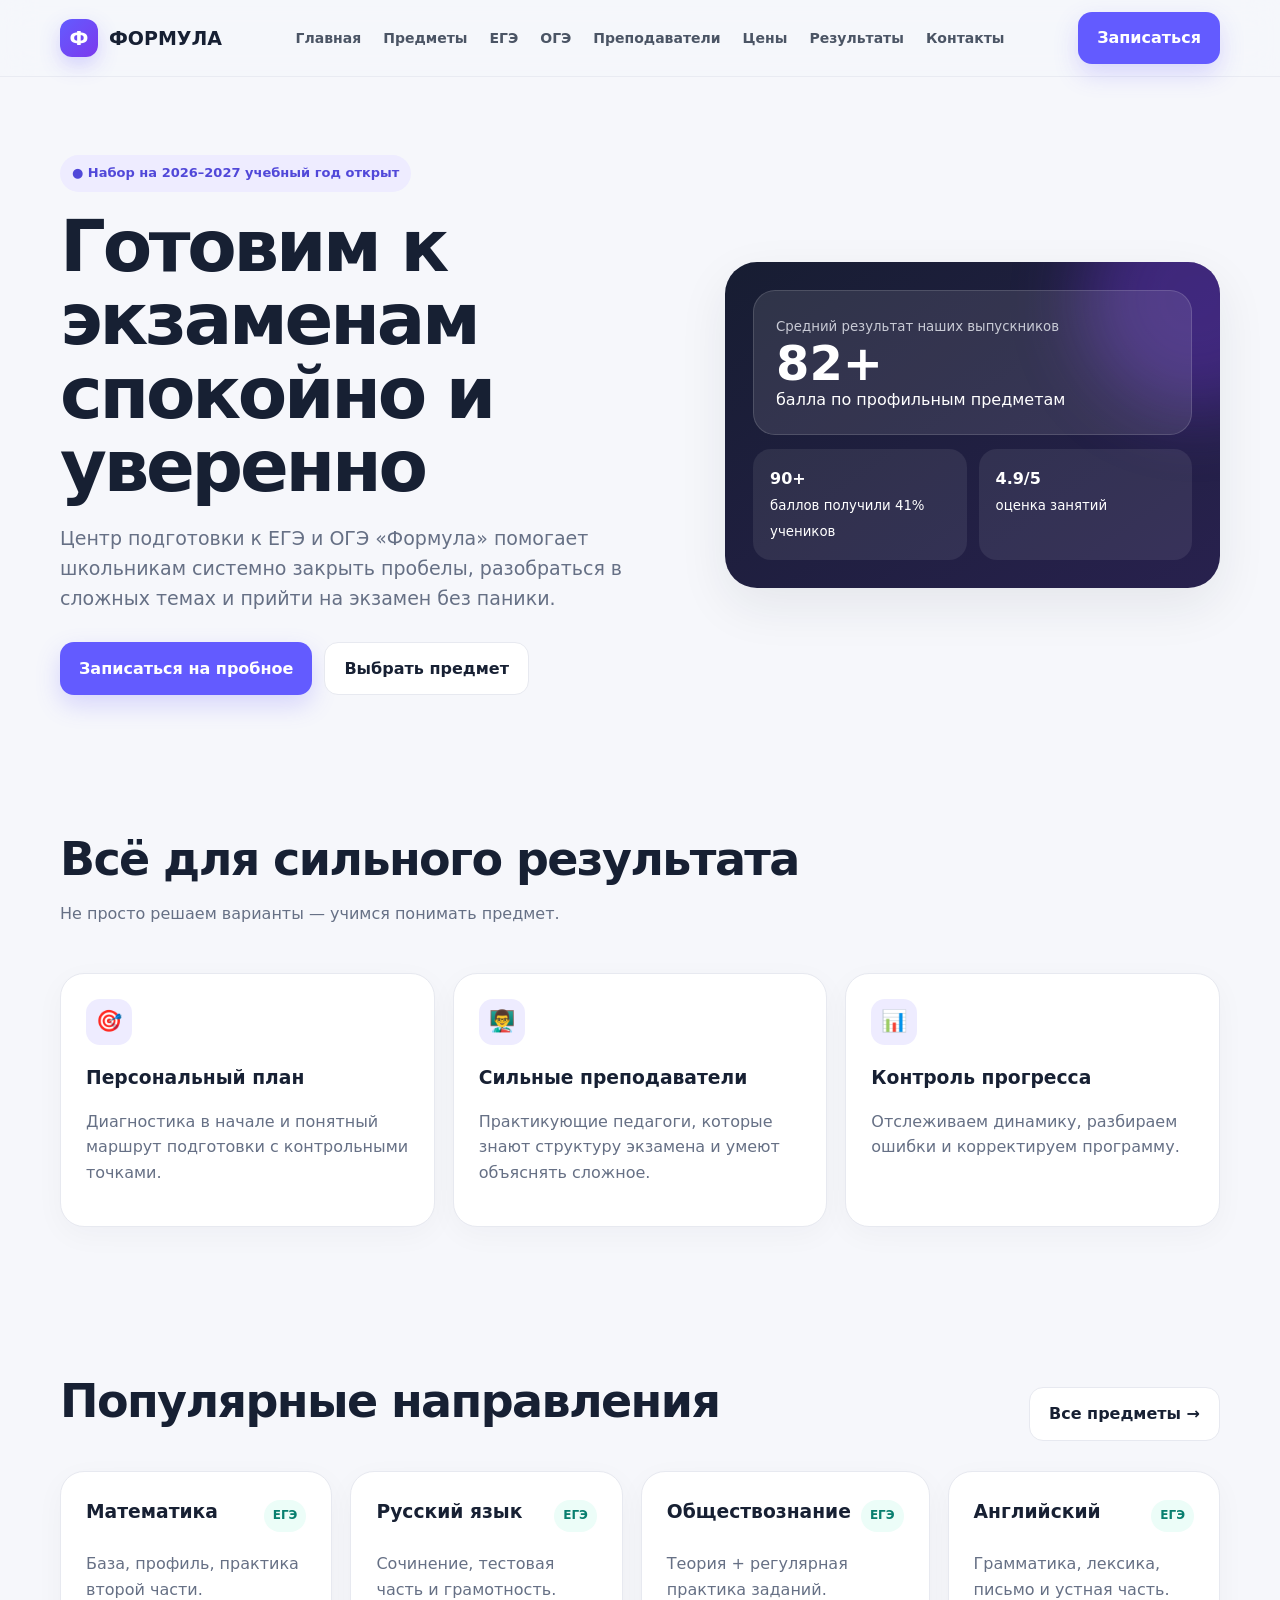
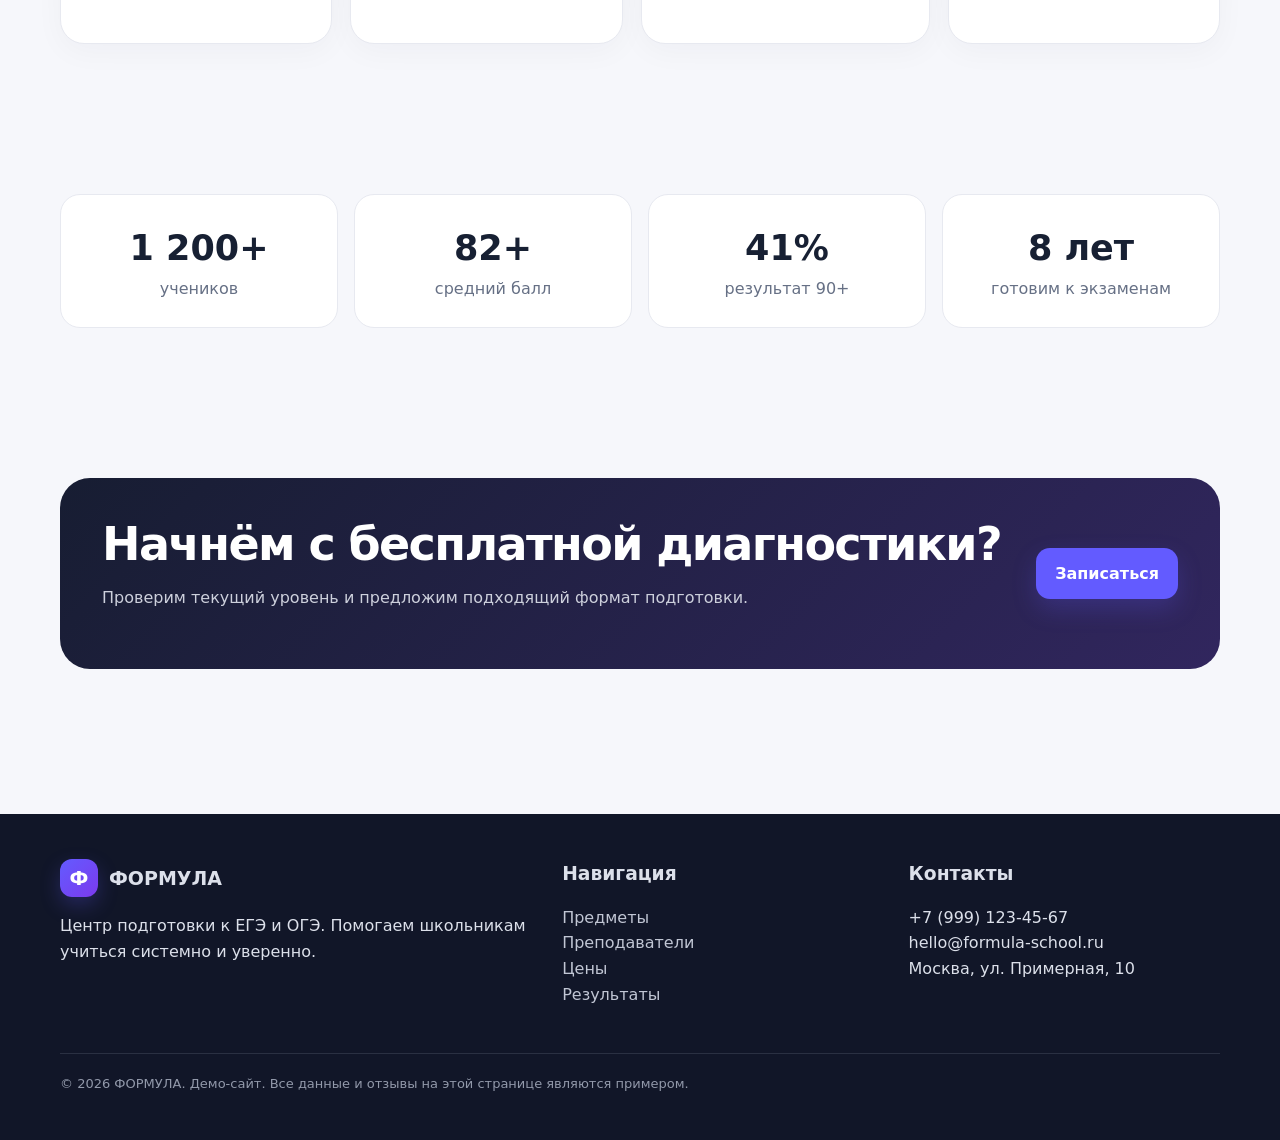
==== index.html @ 6aa26c65 "Add files via upload" ====
<!doctype html>
<html lang="ru"><head><meta charset="utf-8"><meta name="viewport" content="width=device-width,initial-scale=1">
<title>Главная — ФОРМУЛА</title><meta name="description" content="Центр подготовки к ЕГЭ и ОГЭ ФОРМУЛА">
<link rel="stylesheet" href="style.css"></head><body>
<header class="header"><div class="container nav">
<a class="logo" href="index.html"><span class="logo-mark">Ф</span> ФОРМУЛА</a>
<nav class="nav-links">
<a href="index.html">Главная</a><a href="subjects.html">Предметы</a><a href="ege.html">ЕГЭ</a><a href="oge.html">ОГЭ</a><a href="teachers.html">Преподаватели</a><a href="prices.html">Цены</a><a href="results.html">Результаты</a><a href="contacts.html">Контакты</a>
</nav>
<a class="btn btn-primary" href="signup.html">Записаться</a><button class="menu" aria-label="Меню">☰</button>
</div></header>
<main>
<section class="hero">
 <div class="container hero-grid">
  <div>
   <span class="badge">● Набор на 2026–2027 учебный год открыт</span>
   <h1>Готовим к экзаменам спокойно и уверенно</h1>
   <p class="lead">Центр подготовки к ЕГЭ и ОГЭ «Формула» помогает школьникам системно закрыть пробелы, разобраться в сложных темах и прийти на экзамен без паники.</p>
   <div class="actions"><a class="btn btn-primary" href="signup.html">Записаться на пробное</a><a class="btn btn-light" href="subjects.html">Выбрать предмет</a></div>
  </div>
  <div class="hero-card">
   <div class="score"><small>Средний результат наших выпускников</small><strong>82+</strong><span>балла по профильным предметам</span></div>
   <div class="mini-grid"><div class="mini"><b>90+</b><br><small>баллов получили 41% учеников</small></div><div class="mini"><b>4.9/5</b><br><small>оценка занятий</small></div></div>
  </div>
 </div>
</section>
<section class="section">
 <div class="container">
  <div class="section-head"><div><h2>Всё для сильного результата</h2><p class="muted">Не просто решаем варианты — учимся понимать предмет.</p></div></div>
  <div class="grid-3">
   <div class="card"><div class="icon">🎯</div><h3>Персональный план</h3><p class="muted">Диагностика в начале и понятный маршрут подготовки с контрольными точками.</p></div>
   <div class="card"><div class="icon">👨‍🏫</div><h3>Сильные преподаватели</h3><p class="muted">Практикующие педагоги, которые знают структуру экзамена и умеют объяснять сложное.</p></div>
   <div class="card"><div class="icon">📊</div><h3>Контроль прогресса</h3><p class="muted">Отслеживаем динамику, разбираем ошибки и корректируем программу.</p></div>
  </div>
 </div>
</section>
<section class="section">
 <div class="container">
  <div class="section-head"><div><h2>Популярные направления</h2></div><a class="btn btn-light" href="subjects.html">Все предметы →</a></div>
  <div class="grid-4">
   <div class="card"><div class="subject"><h3>Математика</h3><span class="tag">ЕГЭ</span></div><p class="muted">База, профиль, практика второй части.</p></div>
   <div class="card"><div class="subject"><h3>Русский язык</h3><span class="tag">ЕГЭ</span></div><p class="muted">Сочинение, тестовая часть и грамотность.</p></div>
   <div class="card"><div class="subject"><h3>Обществознание</h3><span class="tag">ЕГЭ</span></div><p class="muted">Теория + регулярная практика заданий.</p></div>
   <div class="card"><div class="subject"><h3>Английский</h3><span class="tag">ЕГЭ</span></div><p class="muted">Грамматика, лексика, письмо и устная часть.</p></div>
  </div>
 </div>
</section>
<section class="section">
 <div class="container">
  <div class="stats"><div class="stat"><strong>1 200+</strong><span class="muted">учеников</span></div><div class="stat"><strong>82+</strong><span class="muted">средний балл</span></div><div class="stat"><strong>41%</strong><span class="muted">результат 90+</span></div><div class="stat"><strong>8 лет</strong><span class="muted">готовим к экзаменам</span></div></div>
 </div>
</section>
<section class="section">
 <div class="container cta"><div><h2>Начнём с бесплатной диагностики?</h2><p>Проверим текущий уровень и предложим подходящий формат подготовки.</p></div><a class="btn btn-primary" href="signup.html">Записаться</a></div>
</section>
</main>
<footer class="footer"><div class="container">
<div class="footer-grid">
<div><div class="logo"><span class="logo-mark">Ф</span> ФОРМУЛА</div><p>Центр подготовки к ЕГЭ и ОГЭ. Помогаем школьникам учиться системно и уверенно.</p></div>
<div><h3>Навигация</h3><p><a href="subjects.html">Предметы</a><br><a href="teachers.html">Преподаватели</a><br><a href="prices.html">Цены</a><br><a href="results.html">Результаты</a></p></div>
<div><h3>Контакты</h3><p>+7 (999) 123-45-67<br>hello@formula-school.ru<br>Москва, ул. Примерная, 10</p></div>
</div><div class="footer-bottom">© 2026 ФОРМУЛА. Демо-сайт. Все данные и отзывы на этой странице являются примером.</div>
</div></footer>
<script src="script.js"></script></body></html>
---- style.css ----
:root{
  --bg:#f6f7fb; --card:#fff; --text:#172033; --muted:#667085;
  --primary:#635bff; --primary2:#7c3aed; --accent:#14b8a6;
  --border:#e7e9f0; --shadow:0 18px 50px rgba(26,32,56,.08);
  --radius:24px; --max:1160px;
}
*{box-sizing:border-box}
html{scroll-behavior:smooth}
body{margin:0;font-family:Inter,ui-sans-serif,system-ui,-apple-system,BlinkMacSystemFont,"Segoe UI",sans-serif;color:var(--text);background:var(--bg);line-height:1.6}
a{color:inherit;text-decoration:none}
img{max-width:100%}
.container{width:min(var(--max),calc(100% - 40px));margin:auto}
.header{position:sticky;top:0;z-index:50;background:rgba(246,247,251,.9);backdrop-filter:blur(16px);border-bottom:1px solid rgba(231,233,240,.8)}
.nav{height:76px;display:flex;align-items:center;justify-content:space-between;gap:24px}
.logo{display:flex;align-items:center;gap:11px;font-weight:900;font-size:19px}
.logo-mark{width:38px;height:38px;border-radius:12px;background:linear-gradient(135deg,var(--primary),var(--primary2));display:grid;place-items:center;color:#fff;box-shadow:0 8px 20px rgba(99,91,255,.25)}
.nav-links{display:flex;gap:22px;align-items:center;color:#4b5565;font-size:14px;font-weight:650}
.nav-links a:hover{color:var(--primary)}
.btn{display:inline-flex;align-items:center;justify-content:center;border:0;border-radius:14px;padding:13px 19px;font-weight:800;cursor:pointer;transition:.2s;gap:8px}
.btn-primary{background:var(--primary);color:#fff;box-shadow:0 10px 24px rgba(99,91,255,.22)}
.btn-primary:hover{transform:translateY(-2px);background:#554de9}
.btn-light{background:#fff;border:1px solid var(--border)}
.menu{display:none;background:#fff;border:1px solid var(--border);border-radius:12px;padding:9px;font-size:20px}
.hero{padding:78px 0 65px;overflow:hidden}
.hero-grid{display:grid;grid-template-columns:1.1fr .9fr;gap:60px;align-items:center}
.badge{display:inline-flex;gap:8px;align-items:center;background:#eeecff;color:#5148d9;padding:8px 12px;border-radius:999px;font-size:13px;font-weight:800}
h1{font-size:clamp(42px,6vw,72px);line-height:1.02;letter-spacing:-.045em;margin:18px 0}
h2{font-size:clamp(30px,4vw,46px);line-height:1.08;letter-spacing:-.035em;margin:0 0 14px}
h3{margin:0 0 8px}
.lead{font-size:19px;color:var(--muted);max-width:650px}
.actions{display:flex;gap:12px;flex-wrap:wrap;margin-top:28px}
.hero-card{background:linear-gradient(145deg,#171d32,#28214e);border-radius:32px;padding:28px;color:#fff;box-shadow:var(--shadow);position:relative;overflow:hidden}
.hero-card:after{content:"";position:absolute;width:230px;height:230px;border-radius:50%;background:#7c3aed;filter:blur(35px);opacity:.35;right:-90px;top:-80px}
.score{position:relative;z-index:1;background:rgba(255,255,255,.1);border:1px solid rgba(255,255,255,.14);border-radius:22px;padding:22px;margin-bottom:14px}
.score strong{display:block;font-size:48px;line-height:1}
.score small{color:#c8cad5}
.mini-grid{display:grid;grid-template-columns:1fr 1fr;gap:12px;position:relative;z-index:1}
.mini{background:rgba(255,255,255,.08);padding:17px;border-radius:18px}
.section{padding:75px 0}
.section-head{display:flex;justify-content:space-between;gap:30px;align-items:end;margin-bottom:30px}
.muted{color:var(--muted)}
.grid-3{display:grid;grid-template-columns:repeat(3,1fr);gap:18px}
.grid-4{display:grid;grid-template-columns:repeat(4,1fr);gap:18px}
.card{background:var(--card);border:1px solid var(--border);border-radius:var(--radius);padding:25px;box-shadow:0 8px 30px rgba(26,32,56,.035)}
.icon{width:46px;height:46px;border-radius:14px;background:#eeecff;color:var(--primary);display:grid;place-items:center;font-size:21px;margin-bottom:18px}
.subject{display:flex;align-items:center;justify-content:space-between;gap:10px;margin-bottom:14px}
.tag{font-size:12px;padding:6px 9px;border-radius:999px;background:#ecfdf8;color:#087f6f;font-weight:800}
.price{font-size:30px;font-weight:900;margin:12px 0}
.teacher{overflow:hidden;padding:0}
.teacher-photo{height:220px;background:linear-gradient(135deg,#ddd9ff,#eaf7f4);display:grid;place-items:center;font-size:68px}
.teacher-body{padding:22px}
.stats{display:grid;grid-template-columns:repeat(4,1fr);gap:16px}
.stat{background:#fff;border:1px solid var(--border);padding:25px;border-radius:20px;text-align:center}
.stat strong{font-size:35px;display:block}
.cta{background:linear-gradient(135deg,#171d32,#31265e);color:#fff;border-radius:30px;padding:42px;display:flex;justify-content:space-between;align-items:center;gap:25px}
.cta p{color:#cdd0dc}
.page-hero{padding:60px 0 35px}
.page-hero .lead{max-width:760px}
.list{display:grid;gap:11px;padding:0;margin:18px 0;list-style:none}
.list li:before{content:"✓";color:var(--accent);font-weight:900;margin-right:9px}
.table{width:100%;border-collapse:collapse;background:#fff;border-radius:20px;overflow:hidden;border:1px solid var(--border)}
.table th,.table td{text-align:left;padding:17px;border-bottom:1px solid var(--border)}
.table th{background:#fafaff}
.form{display:grid;gap:14px}
input,select,textarea{width:100%;padding:14px 15px;border:1px solid var(--border);border-radius:13px;font:inherit;background:#fff;outline:none}
input:focus,select:focus,textarea:focus{border-color:var(--primary);box-shadow:0 0 0 4px #eeecff}
textarea{min-height:130px;resize:vertical}
.footer{margin-top:70px;background:#111628;color:#dce0ea;padding:45px 0}
.footer-grid{display:grid;grid-template-columns:1.5fr 1fr 1fr;gap:35px}
.footer a{color:#c1c6d4}.footer a:hover{color:#fff}
.footer-bottom{margin-top:30px;padding-top:20px;border-top:1px solid #2a3042;color:#9299aa;font-size:13px}
.faq{display:grid;gap:12px}.faq details{background:#fff;border:1px solid var(--border);border-radius:16px;padding:17px 20px}.faq summary{font-weight:800;cursor:pointer}
.notice{padding:14px 17px;background:#fff8e6;border:1px solid #f3dfaa;border-radius:15px;color:#795d14}
@media(max-width:900px){
 .hero-grid{grid-template-columns:1fr}.grid-4{grid-template-columns:repeat(2,1fr)}.grid-3{grid-template-columns:1fr 1fr}.stats{grid-template-columns:1fr 1fr}
 .nav-links{display:none;position:absolute;left:20px;right:20px;top:70px;background:#fff;padding:18px;border:1px solid var(--border);border-radius:18px;box-shadow:var(--shadow);flex-direction:column;align-items:stretch}
 .nav-links.open{display:flex}.menu{display:block}.nav>.btn{display:none}
}
@media(max-width:600px){
 .container{width:min(var(--max),calc(100% - 28px))}.hero{padding-top:45px}.grid-3,.grid-4,.stats{grid-template-columns:1fr}
 .section{padding:55px 0}.cta{padding:28px;display:block}.section-head{display:block}.section-head .btn{margin-top:16px}
 h1{font-size:44px}.lead{font-size:17px}.footer-grid{grid-template-columns:1fr}
}
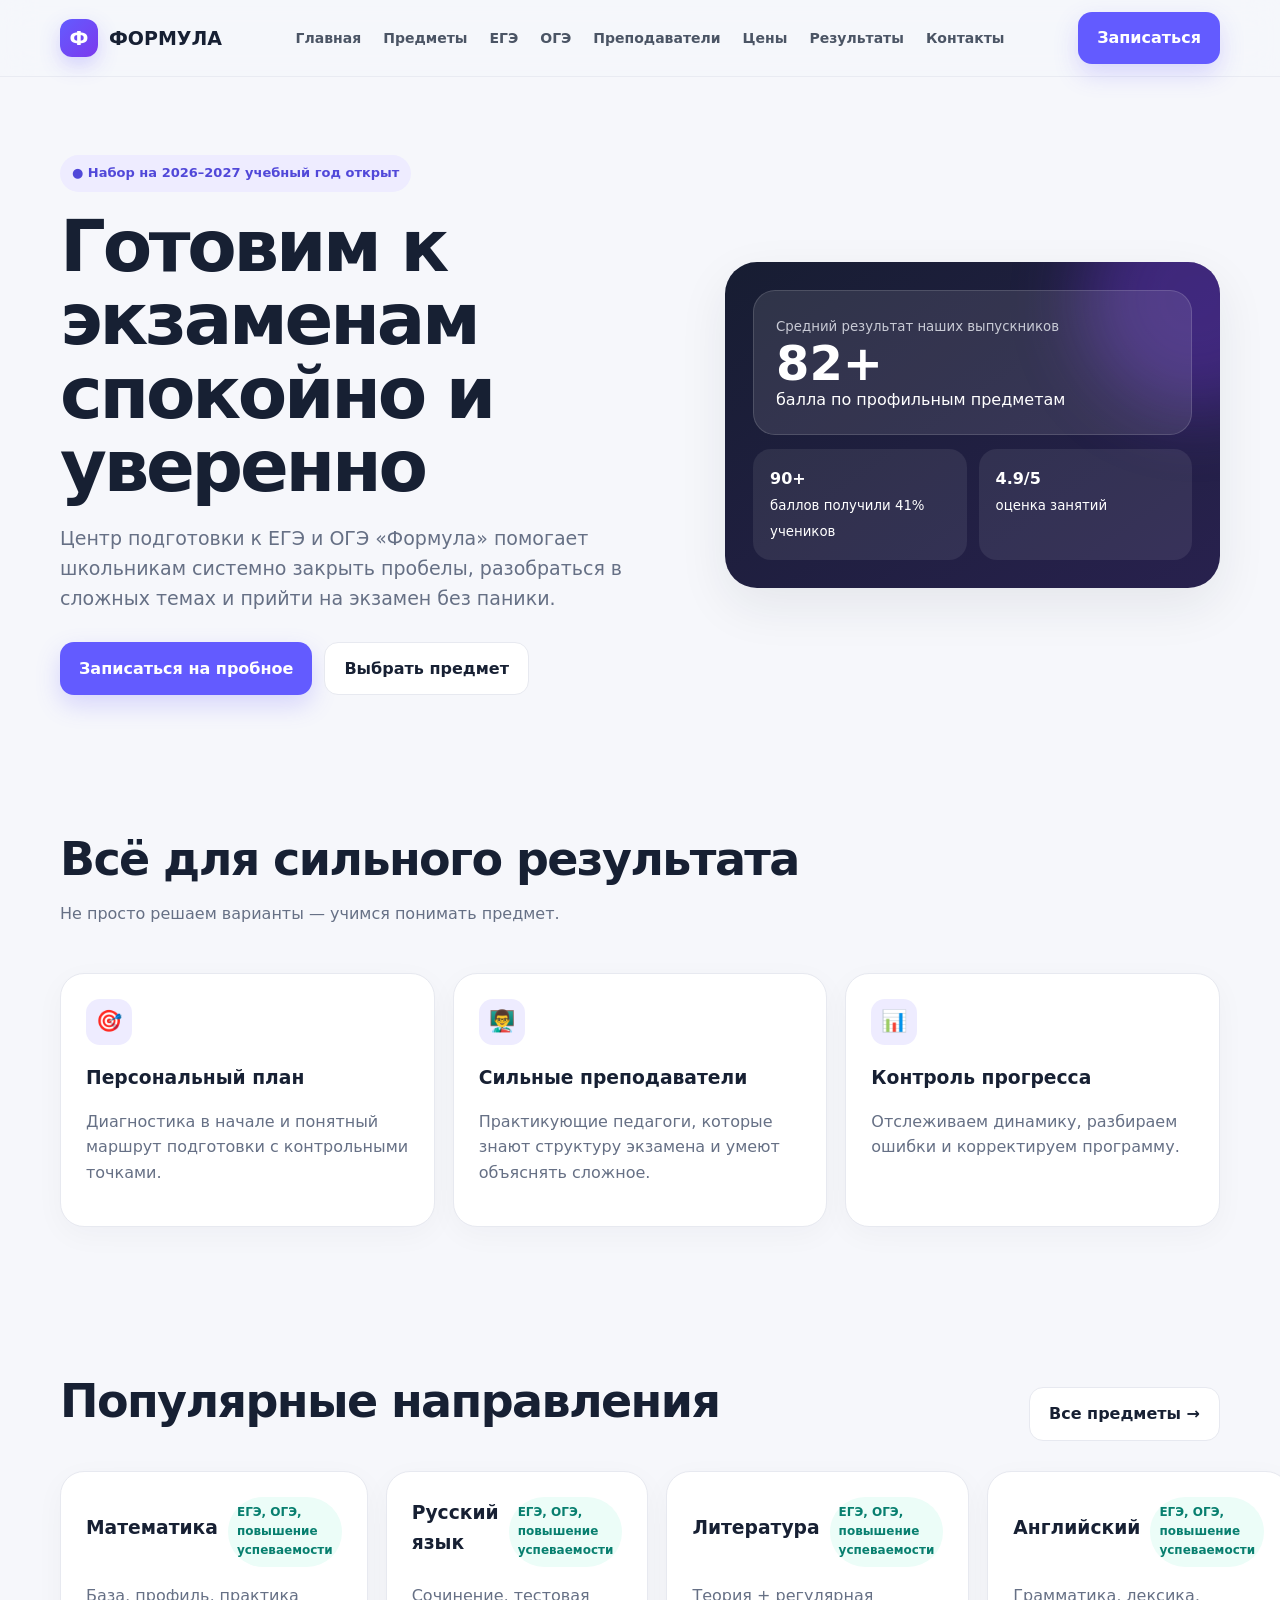
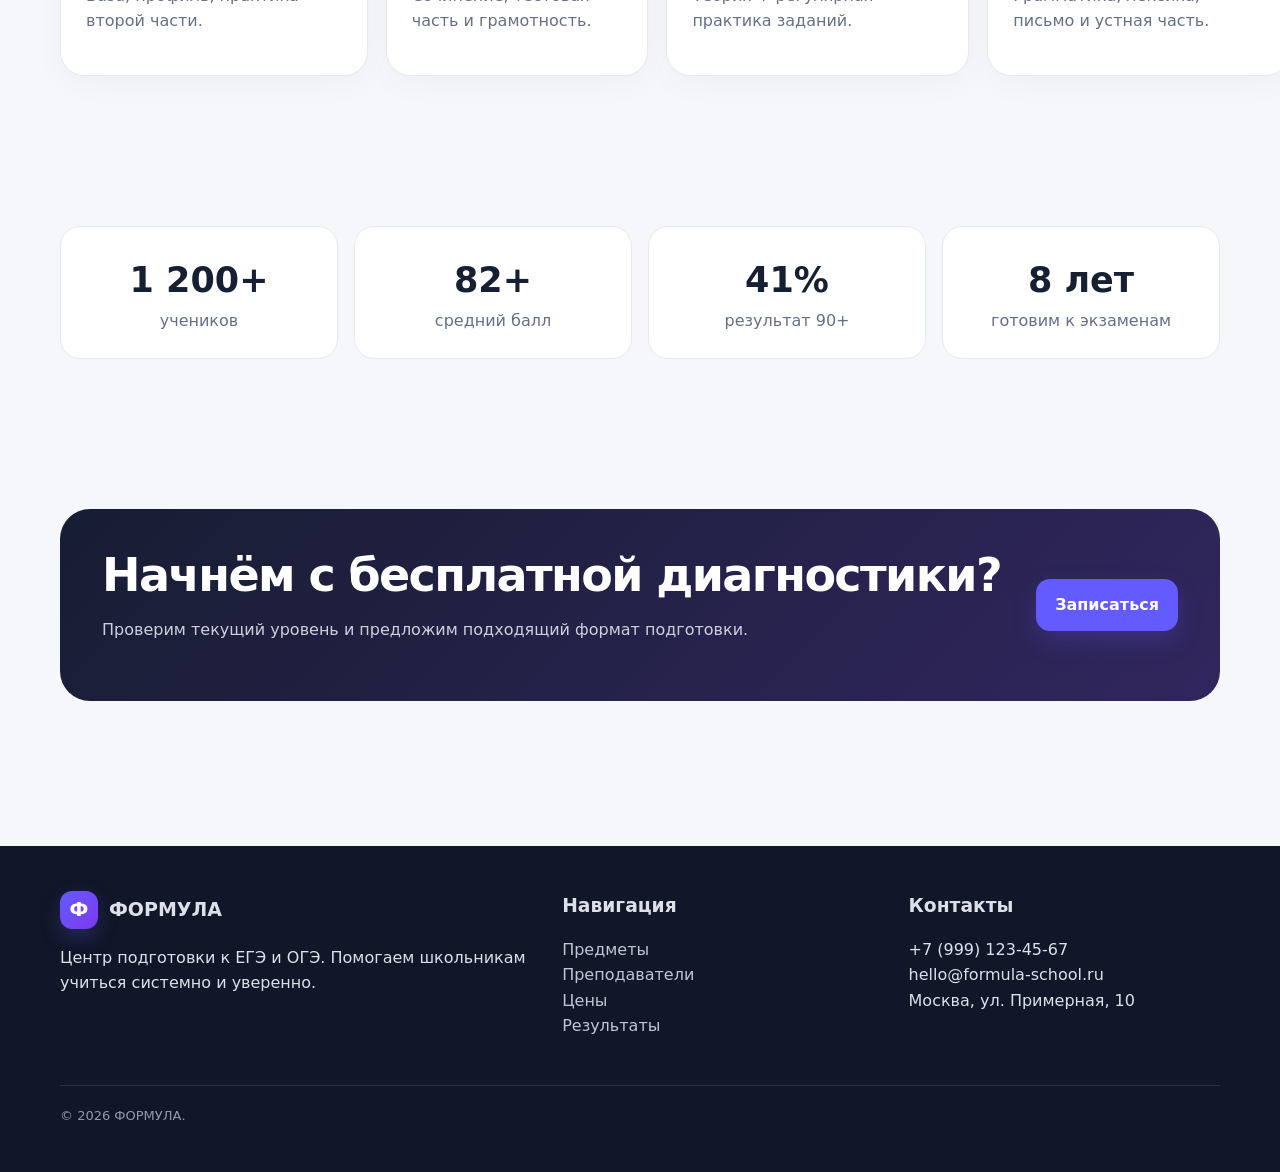
==== commit b729bcfd: "Update index.html" ====
--- a/index.html
+++ b/index.html
@@ -38,10 +38,10 @@
  <div class="container">
   <div class="section-head"><div><h2>Популярные направления</h2></div><a class="btn btn-light" href="subjects.html">Все предметы →</a></div>
   <div class="grid-4">
-   <div class="card"><div class="subject"><h3>Математика</h3><span class="tag">ЕГЭ</span></div><p class="muted">База, профиль, практика второй части.</p></div>
-   <div class="card"><div class="subject"><h3>Русский язык</h3><span class="tag">ЕГЭ</span></div><p class="muted">Сочинение, тестовая часть и грамотность.</p></div>
-   <div class="card"><div class="subject"><h3>Обществознание</h3><span class="tag">ЕГЭ</span></div><p class="muted">Теория + регулярная практика заданий.</p></div>
-   <div class="card"><div class="subject"><h3>Английский</h3><span class="tag">ЕГЭ</span></div><p class="muted">Грамматика, лексика, письмо и устная часть.</p></div>
+   <div class="card"><div class="subject"><h3>Математика</h3><span class="tag">ЕГЭ, ОГЭ, повышение успеваемости</span></div><p class="muted">База, профиль, практика второй части.</p></div>
+   <div class="card"><div class="subject"><h3>Русский язык</h3><span class="tag">ЕГЭ, ОГЭ, повышение успеваемости</span></div><p class="muted">Сочинение, тестовая часть и грамотность.</p></div>
+   <div class="card"><div class="subject"><h3>Литература</h3><span class="tag">ЕГЭ, ОГЭ, повышение успеваемости</span></div><p class="muted">Теория + регулярная практика заданий.</p></div>
+   <div class="card"><div class="subject"><h3>Английский</h3><span class="tag">ЕГЭ, ОГЭ, повышение успеваемости</span></div><p class="muted">Грамматика, лексика, письмо и устная часть.</p></div>
   </div>
  </div>
 </section>
@@ -59,6 +59,6 @@
 <div><div class="logo"><span class="logo-mark">Ф</span> ФОРМУЛА</div><p>Центр подготовки к ЕГЭ и ОГЭ. Помогаем школьникам учиться системно и уверенно.</p></div>
 <div><h3>Навигация</h3><p><a href="subjects.html">Предметы</a><br><a href="teachers.html">Преподаватели</a><br><a href="prices.html">Цены</a><br><a href="results.html">Результаты</a></p></div>
 <div><h3>Контакты</h3><p>+7 (999) 123-45-67<br>hello@formula-school.ru<br>Москва, ул. Примерная, 10</p></div>
-</div><div class="footer-bottom">© 2026 ФОРМУЛА. Демо-сайт. Все данные и отзывы на этой странице являются примером.</div>
+</div><div class="footer-bottom">© 2026 ФОРМУЛА.</div>
 </div></footer>
-<script src="script.js"></script></body></html>+<script src="script.js"></script></body></html>
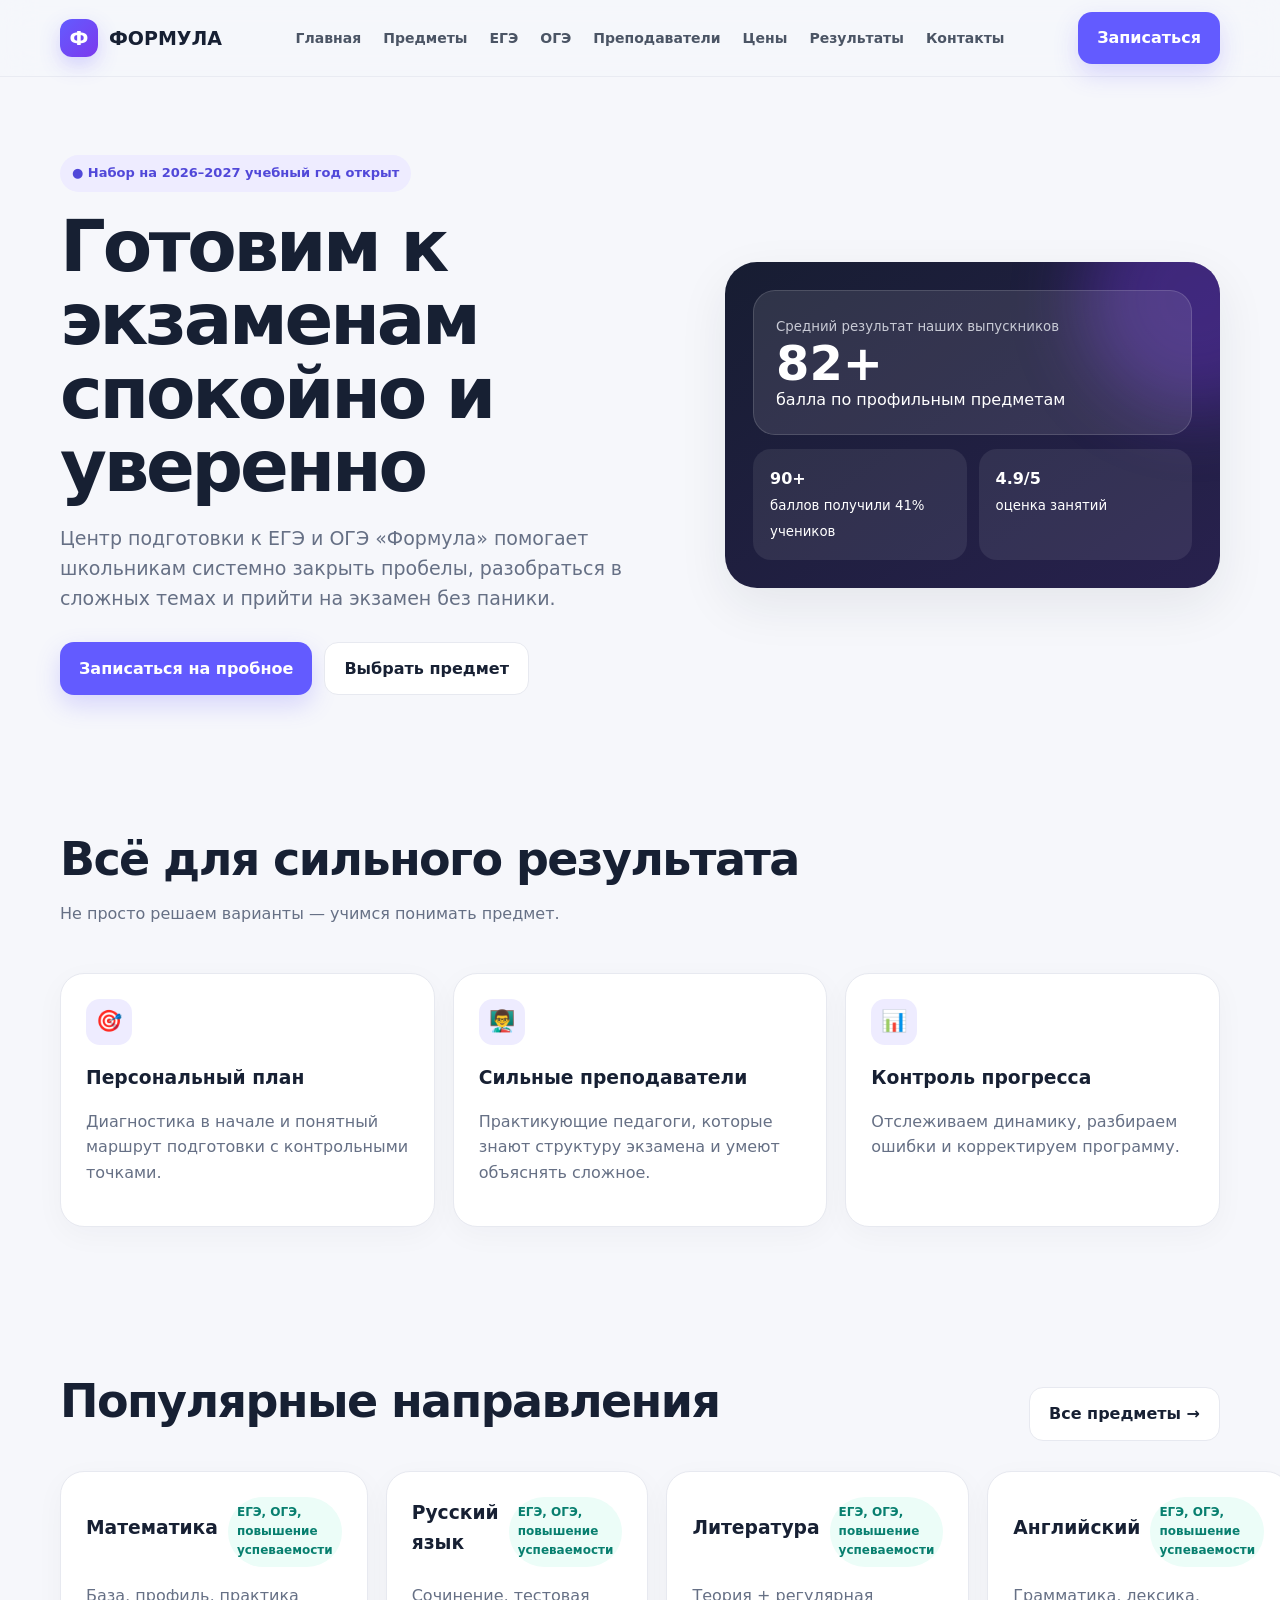
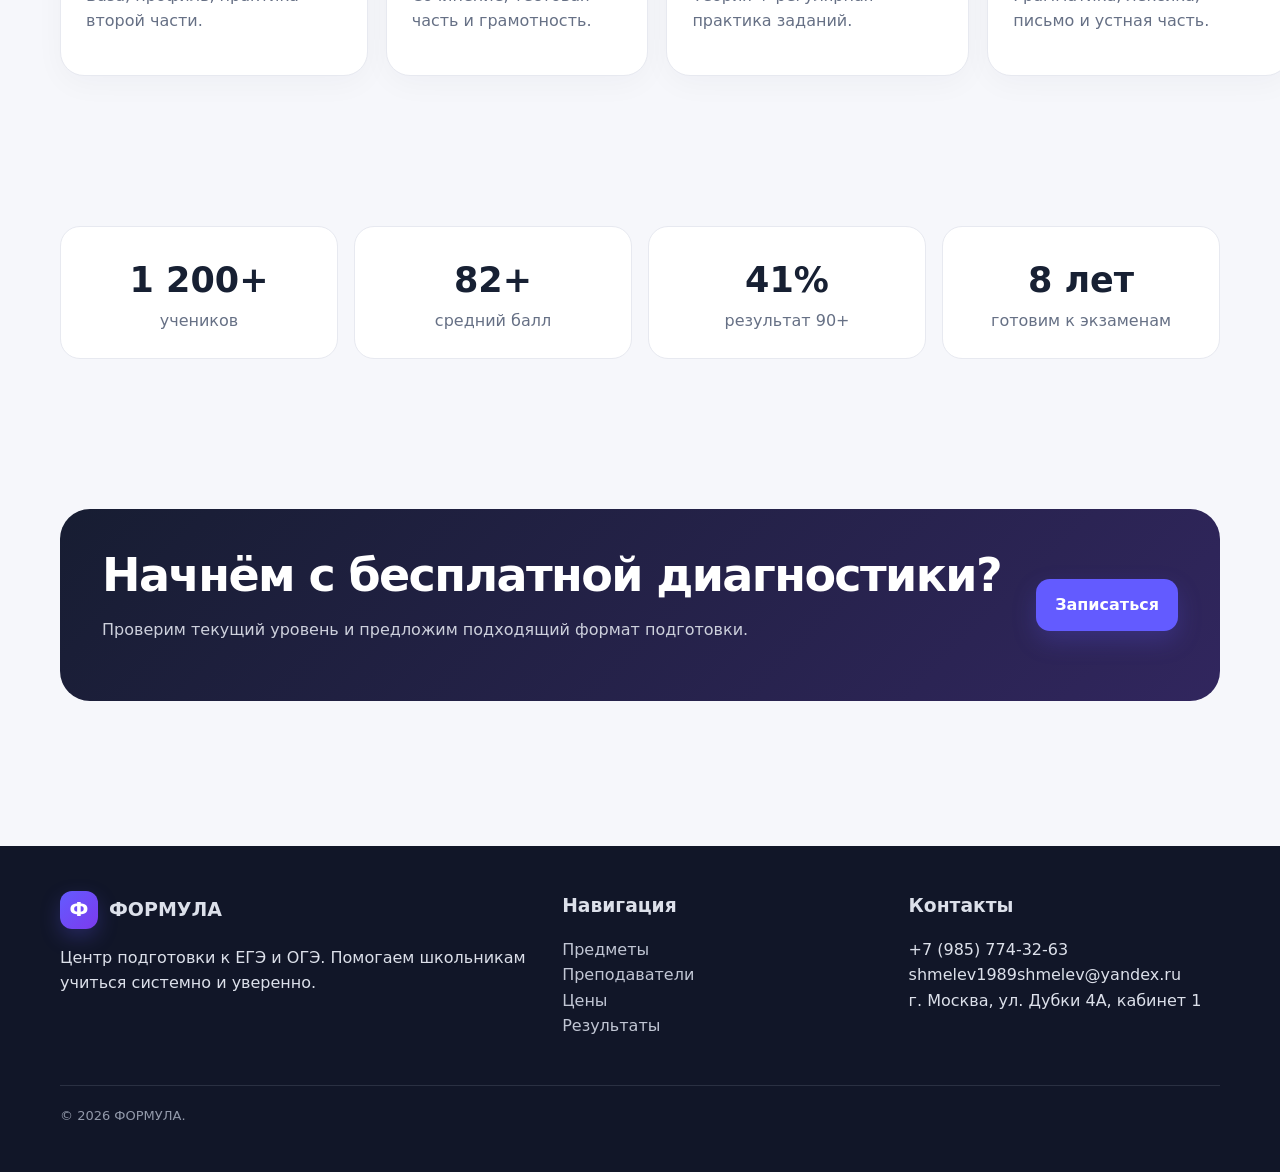
==== commit be90533a: "Update index.html" ====
--- a/index.html
+++ b/index.html
@@ -58,7 +58,7 @@
 <div class="footer-grid">
 <div><div class="logo"><span class="logo-mark">Ф</span> ФОРМУЛА</div><p>Центр подготовки к ЕГЭ и ОГЭ. Помогаем школьникам учиться системно и уверенно.</p></div>
 <div><h3>Навигация</h3><p><a href="subjects.html">Предметы</a><br><a href="teachers.html">Преподаватели</a><br><a href="prices.html">Цены</a><br><a href="results.html">Результаты</a></p></div>
-<div><h3>Контакты</h3><p>+7 (999) 123-45-67<br>hello@formula-school.ru<br>Москва, ул. Примерная, 10</p></div>
+<div><h3>Контакты</h3><p>+7 (985) 774-32-63<br>shmelev1989shmelev@yandex.ru<br>г. Москва, ул. Дубки 4А, кабинет 1</p></div>
 </div><div class="footer-bottom">© 2026 ФОРМУЛА.</div>
 </div></footer>
 <script src="script.js"></script></body></html>
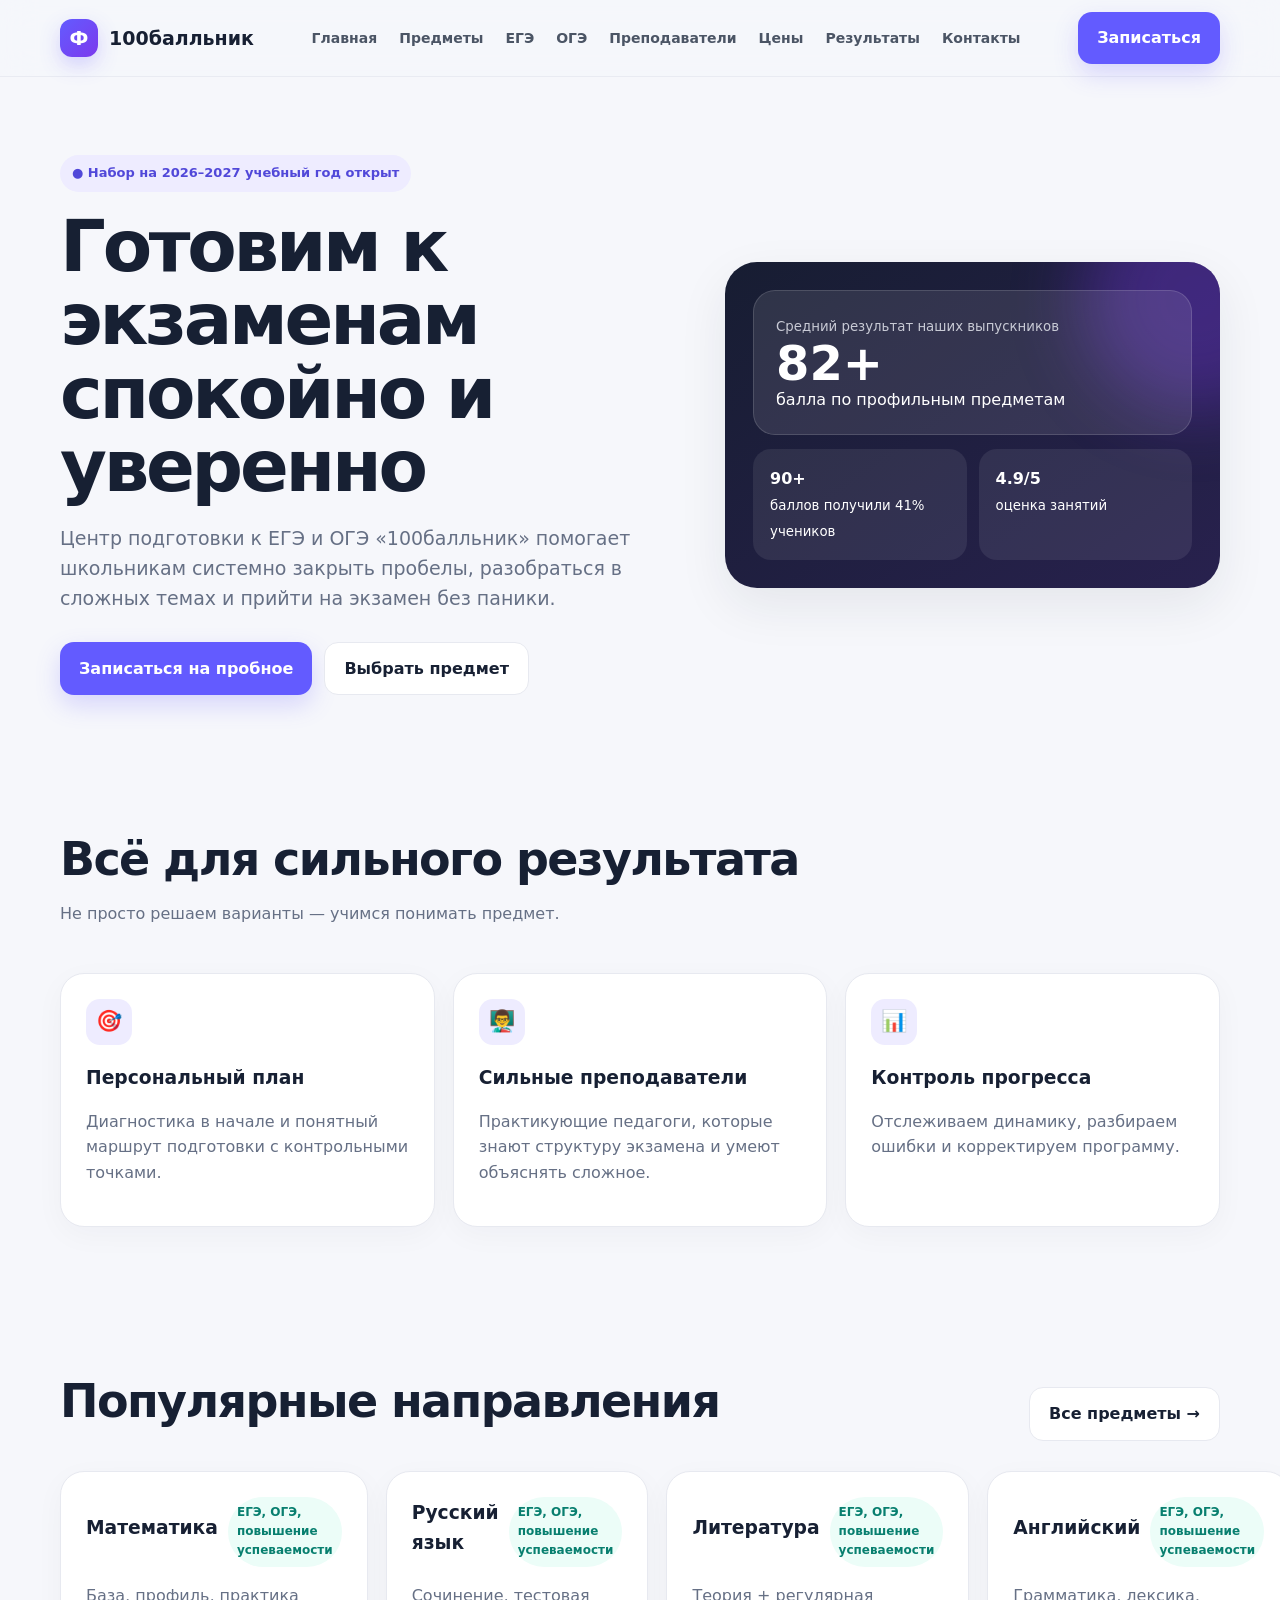
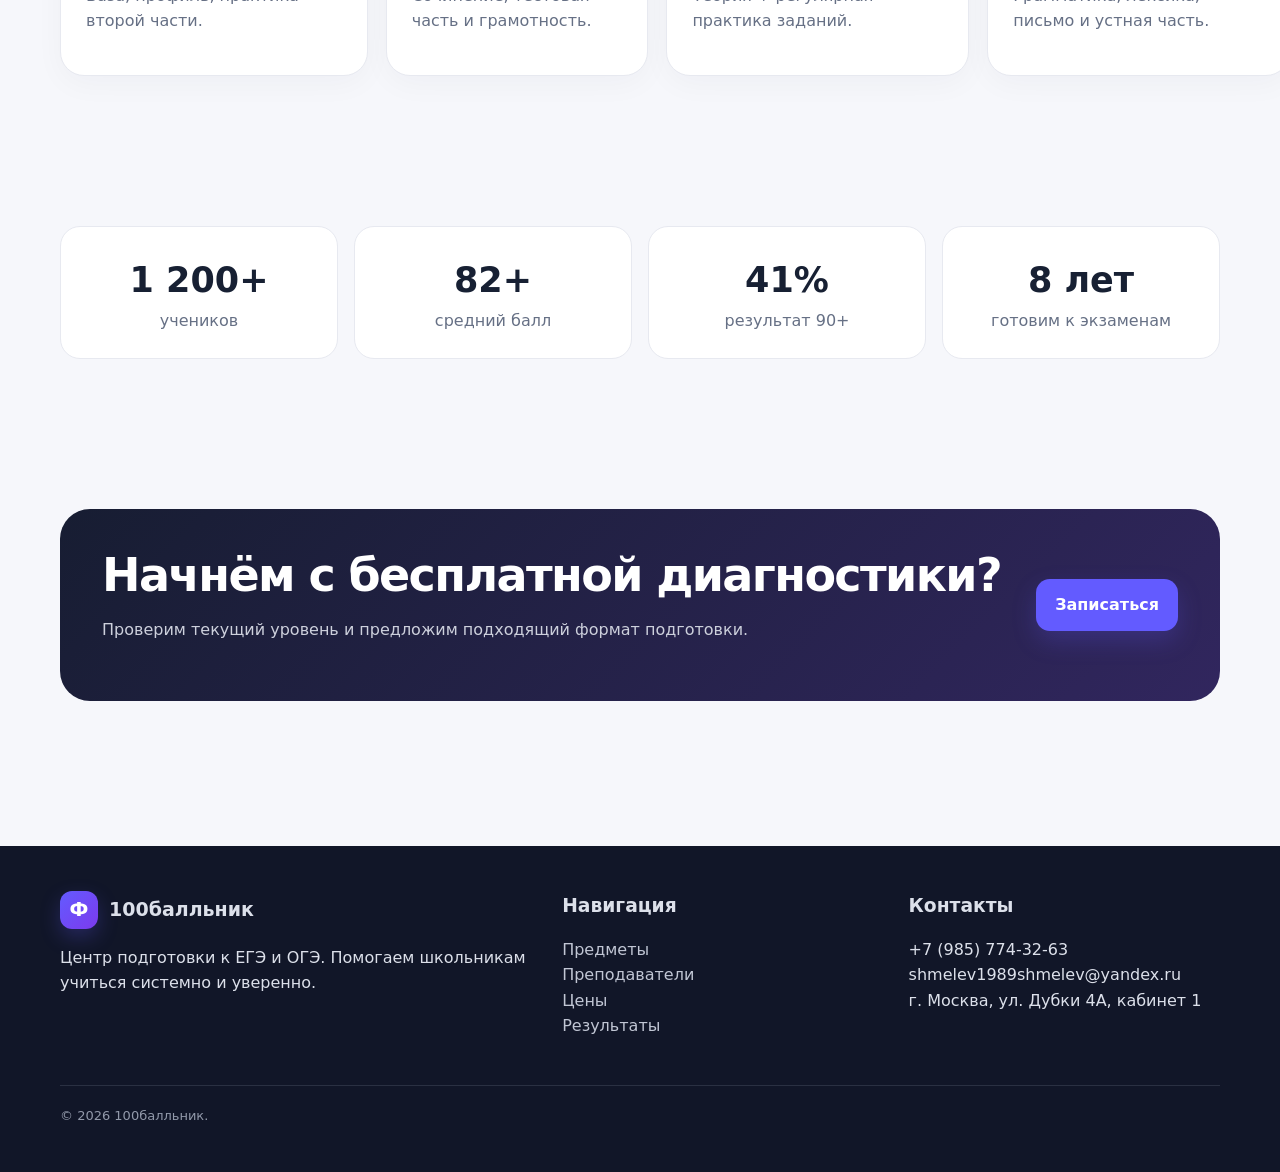
==== commit a98da4b8: "Update index.html" ====
--- a/index.html
+++ b/index.html
@@ -1,9 +1,9 @@
 <!doctype html>
 <html lang="ru"><head><meta charset="utf-8"><meta name="viewport" content="width=device-width,initial-scale=1">
-<title>Главная — ФОРМУЛА</title><meta name="description" content="Центр подготовки к ЕГЭ и ОГЭ ФОРМУЛА">
+<title>Главная — 100балльник</title><meta name="description" content="Центр подготовки к ЕГЭ и ОГЭ 100балльник">
 <link rel="stylesheet" href="style.css"></head><body>
 <header class="header"><div class="container nav">
-<a class="logo" href="index.html"><span class="logo-mark">Ф</span> ФОРМУЛА</a>
+<a class="logo" href="index.html"><span class="logo-mark">Ф</span> 100балльник</a>
 <nav class="nav-links">
 <a href="index.html">Главная</a><a href="subjects.html">Предметы</a><a href="ege.html">ЕГЭ</a><a href="oge.html">ОГЭ</a><a href="teachers.html">Преподаватели</a><a href="prices.html">Цены</a><a href="results.html">Результаты</a><a href="contacts.html">Контакты</a>
 </nav>
@@ -15,7 +15,7 @@
   <div>
    <span class="badge">● Набор на 2026–2027 учебный год открыт</span>
    <h1>Готовим к экзаменам спокойно и уверенно</h1>
-   <p class="lead">Центр подготовки к ЕГЭ и ОГЭ «Формула» помогает школьникам системно закрыть пробелы, разобраться в сложных темах и прийти на экзамен без паники.</p>
+   <p class="lead">Центр подготовки к ЕГЭ и ОГЭ «100балльник» помогает школьникам системно закрыть пробелы, разобраться в сложных темах и прийти на экзамен без паники.</p>
    <div class="actions"><a class="btn btn-primary" href="signup.html">Записаться на пробное</a><a class="btn btn-light" href="subjects.html">Выбрать предмет</a></div>
   </div>
   <div class="hero-card">
@@ -56,9 +56,9 @@
 </main>
 <footer class="footer"><div class="container">
 <div class="footer-grid">
-<div><div class="logo"><span class="logo-mark">Ф</span> ФОРМУЛА</div><p>Центр подготовки к ЕГЭ и ОГЭ. Помогаем школьникам учиться системно и уверенно.</p></div>
+<div><div class="logo"><span class="logo-mark">Ф</span> 100балльник</div><p>Центр подготовки к ЕГЭ и ОГЭ. Помогаем школьникам учиться системно и уверенно.</p></div>
 <div><h3>Навигация</h3><p><a href="subjects.html">Предметы</a><br><a href="teachers.html">Преподаватели</a><br><a href="prices.html">Цены</a><br><a href="results.html">Результаты</a></p></div>
 <div><h3>Контакты</h3><p>+7 (985) 774-32-63<br>shmelev1989shmelev@yandex.ru<br>г. Москва, ул. Дубки 4А, кабинет 1</p></div>
-</div><div class="footer-bottom">© 2026 ФОРМУЛА.</div>
+</div><div class="footer-bottom">© 2026 100балльник.</div>
 </div></footer>
 <script src="script.js"></script></body></html>
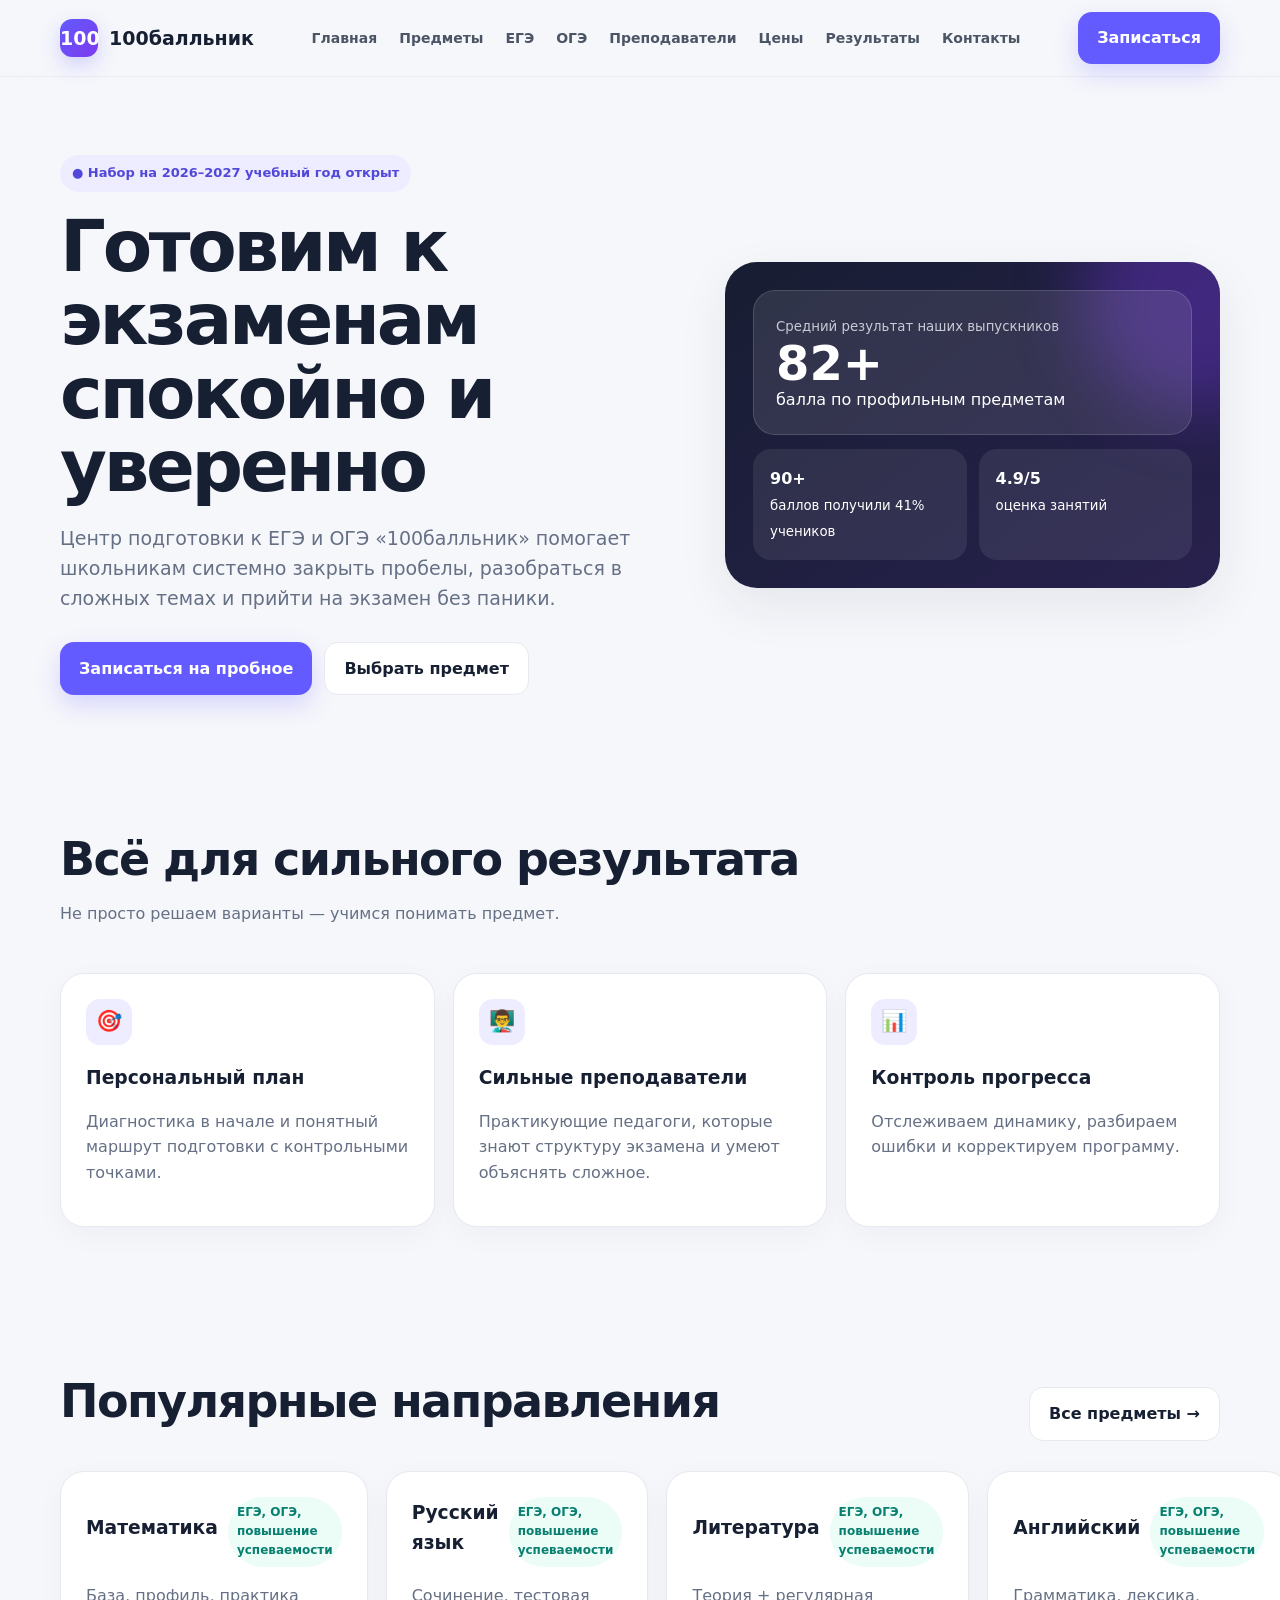
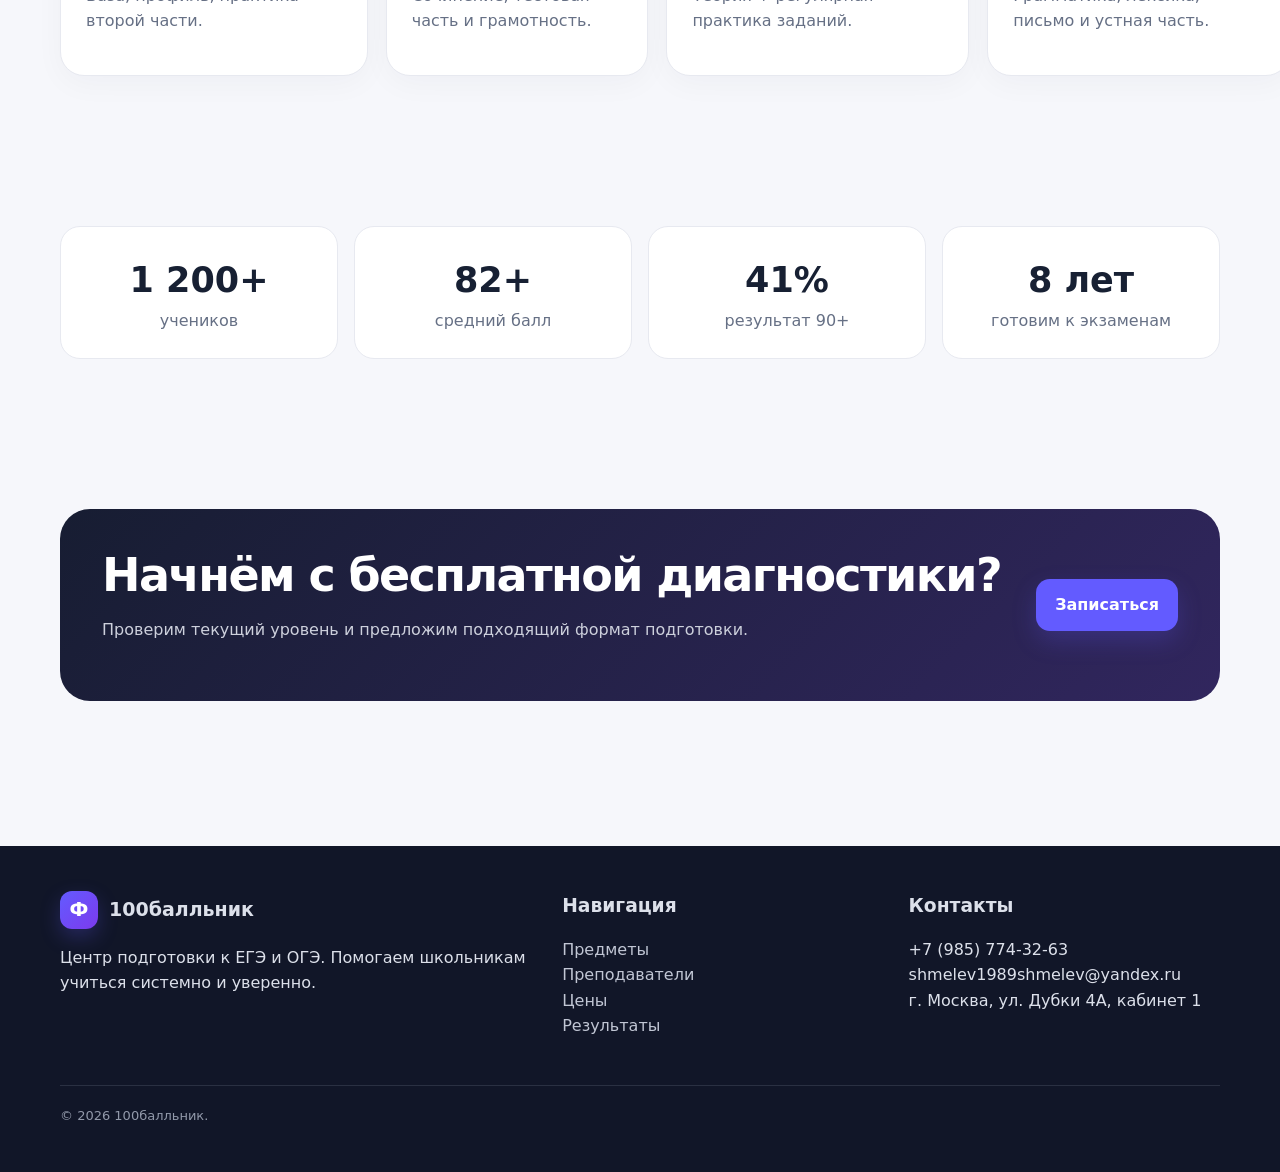
==== commit b6c8a37c: "Update index.html" ====
--- a/index.html
+++ b/index.html
@@ -1,9 +1,10 @@
 <!doctype html>
 <html lang="ru"><head><meta charset="utf-8"><meta name="viewport" content="width=device-width,initial-scale=1">
-<title>Главная — 100балльник</title><meta name="description" content="Центр подготовки к ЕГЭ и ОГЭ 100балльник">
+<link rel="icon" type="image/png" href="favicon.png">
+ <title>Главная — 100балльник</title><meta name="description" content="Центр подготовки к ЕГЭ и ОГЭ 100балльник">
 <link rel="stylesheet" href="style.css"></head><body>
 <header class="header"><div class="container nav">
-<a class="logo" href="index.html"><span class="logo-mark">Ф</span> 100балльник</a>
+<a class="logo" href="index.html"><span class="logo-mark">100</span> 100балльник</a>
 <nav class="nav-links">
 <a href="index.html">Главная</a><a href="subjects.html">Предметы</a><a href="ege.html">ЕГЭ</a><a href="oge.html">ОГЭ</a><a href="teachers.html">Преподаватели</a><a href="prices.html">Цены</a><a href="results.html">Результаты</a><a href="contacts.html">Контакты</a>
 </nav>
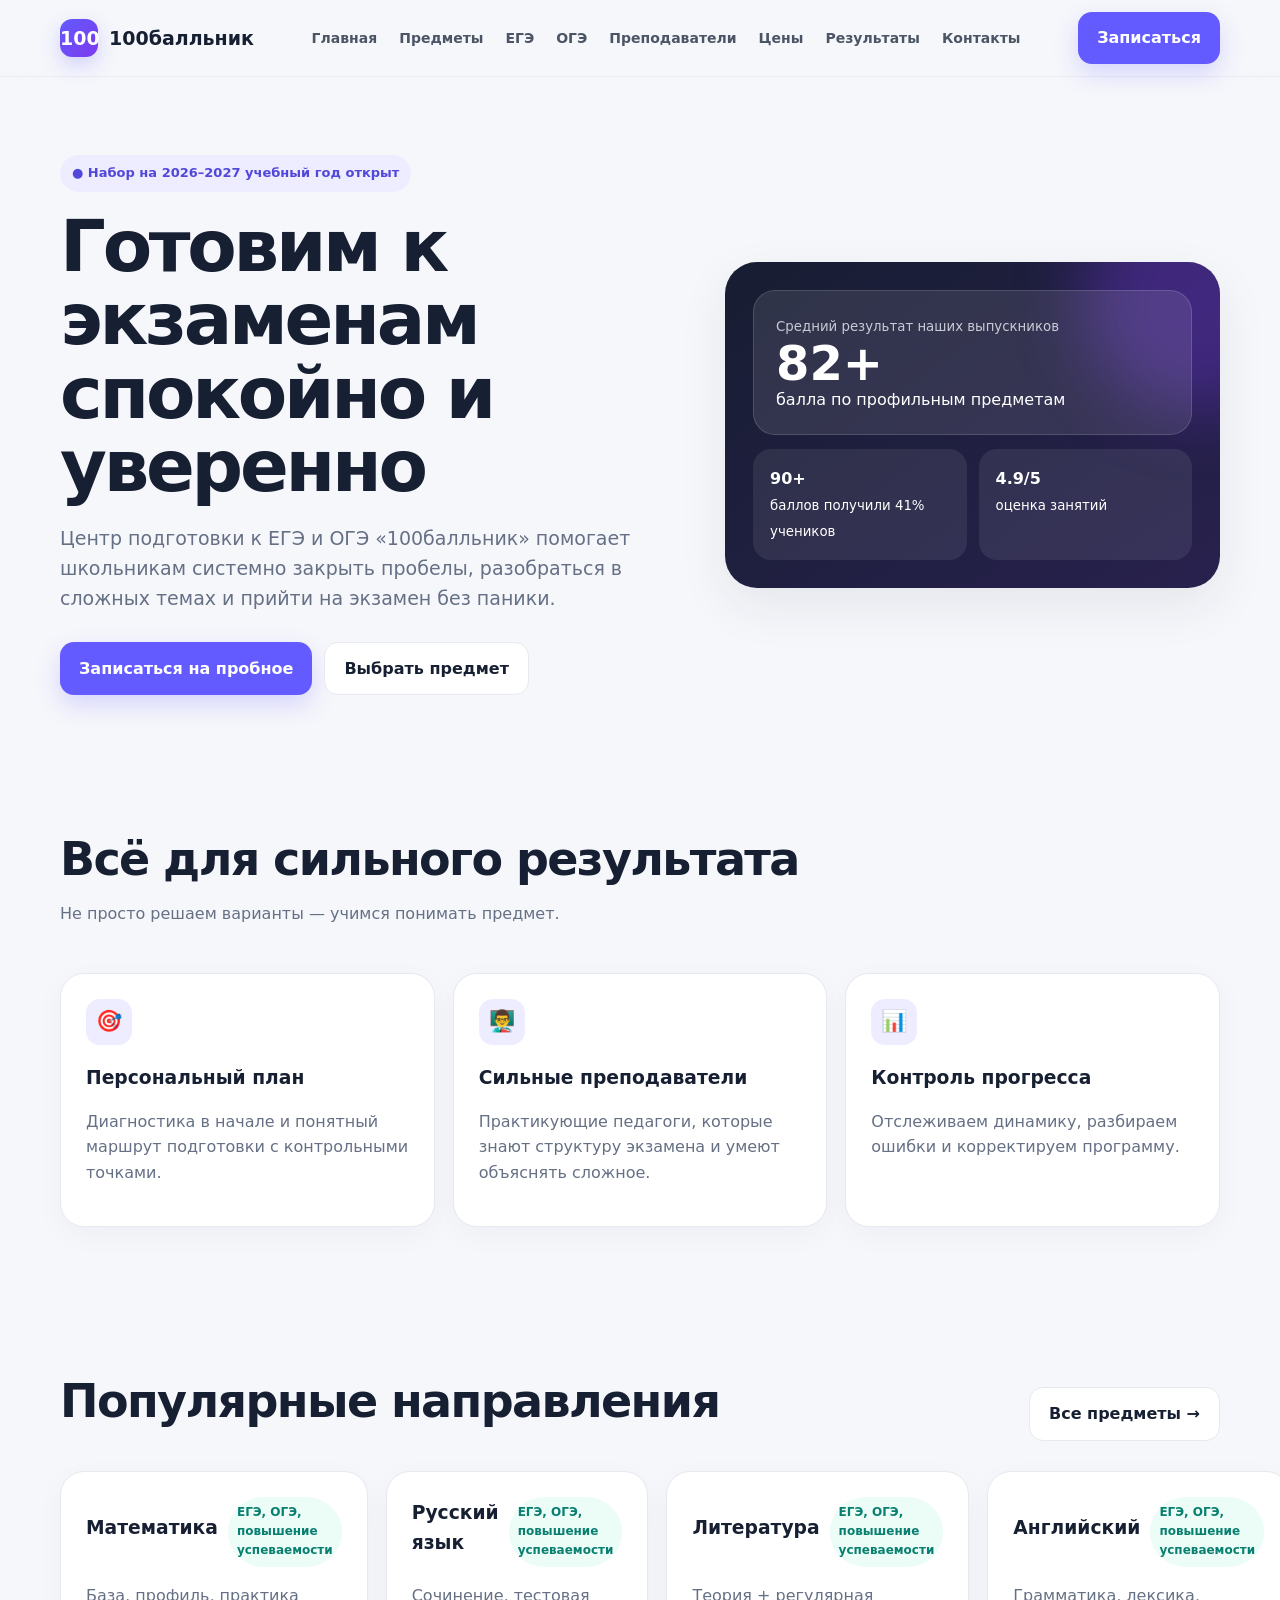
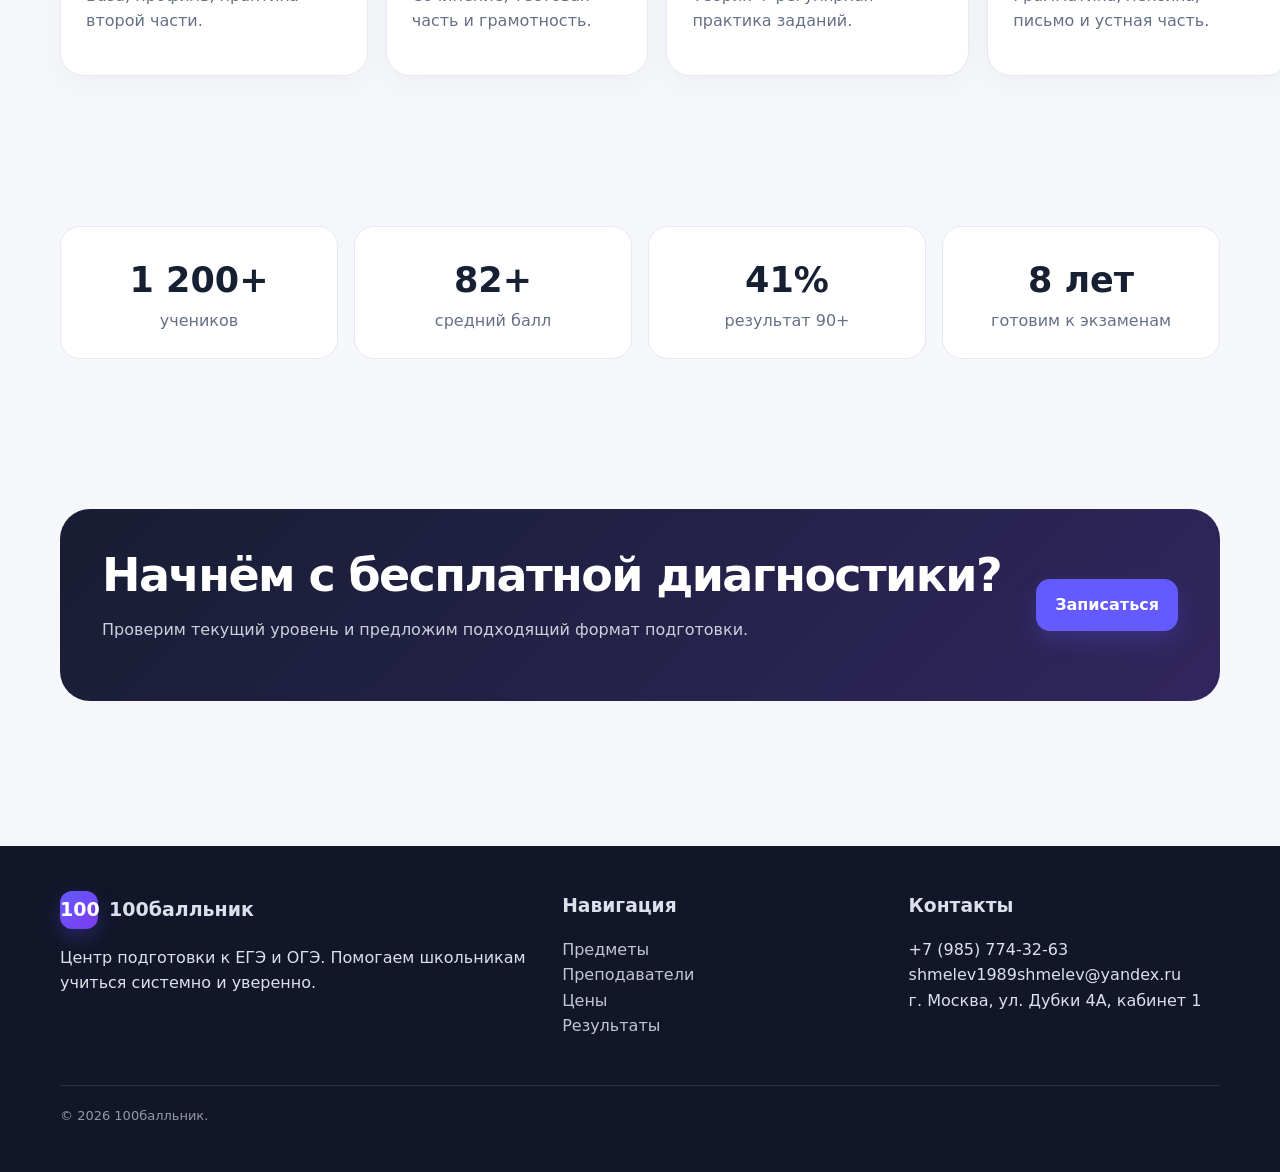
==== commit 1fc4ba88: "Update index.html" ====
--- a/index.html
+++ b/index.html
@@ -57,7 +57,7 @@
 </main>
 <footer class="footer"><div class="container">
 <div class="footer-grid">
-<div><div class="logo"><span class="logo-mark">Ф</span> 100балльник</div><p>Центр подготовки к ЕГЭ и ОГЭ. Помогаем школьникам учиться системно и уверенно.</p></div>
+<div><div class="logo"><span class="logo-mark">100</span> 100балльник</div><p>Центр подготовки к ЕГЭ и ОГЭ. Помогаем школьникам учиться системно и уверенно.</p></div>
 <div><h3>Навигация</h3><p><a href="subjects.html">Предметы</a><br><a href="teachers.html">Преподаватели</a><br><a href="prices.html">Цены</a><br><a href="results.html">Результаты</a></p></div>
 <div><h3>Контакты</h3><p>+7 (985) 774-32-63<br>shmelev1989shmelev@yandex.ru<br>г. Москва, ул. Дубки 4А, кабинет 1</p></div>
 </div><div class="footer-bottom">© 2026 100балльник.</div>
